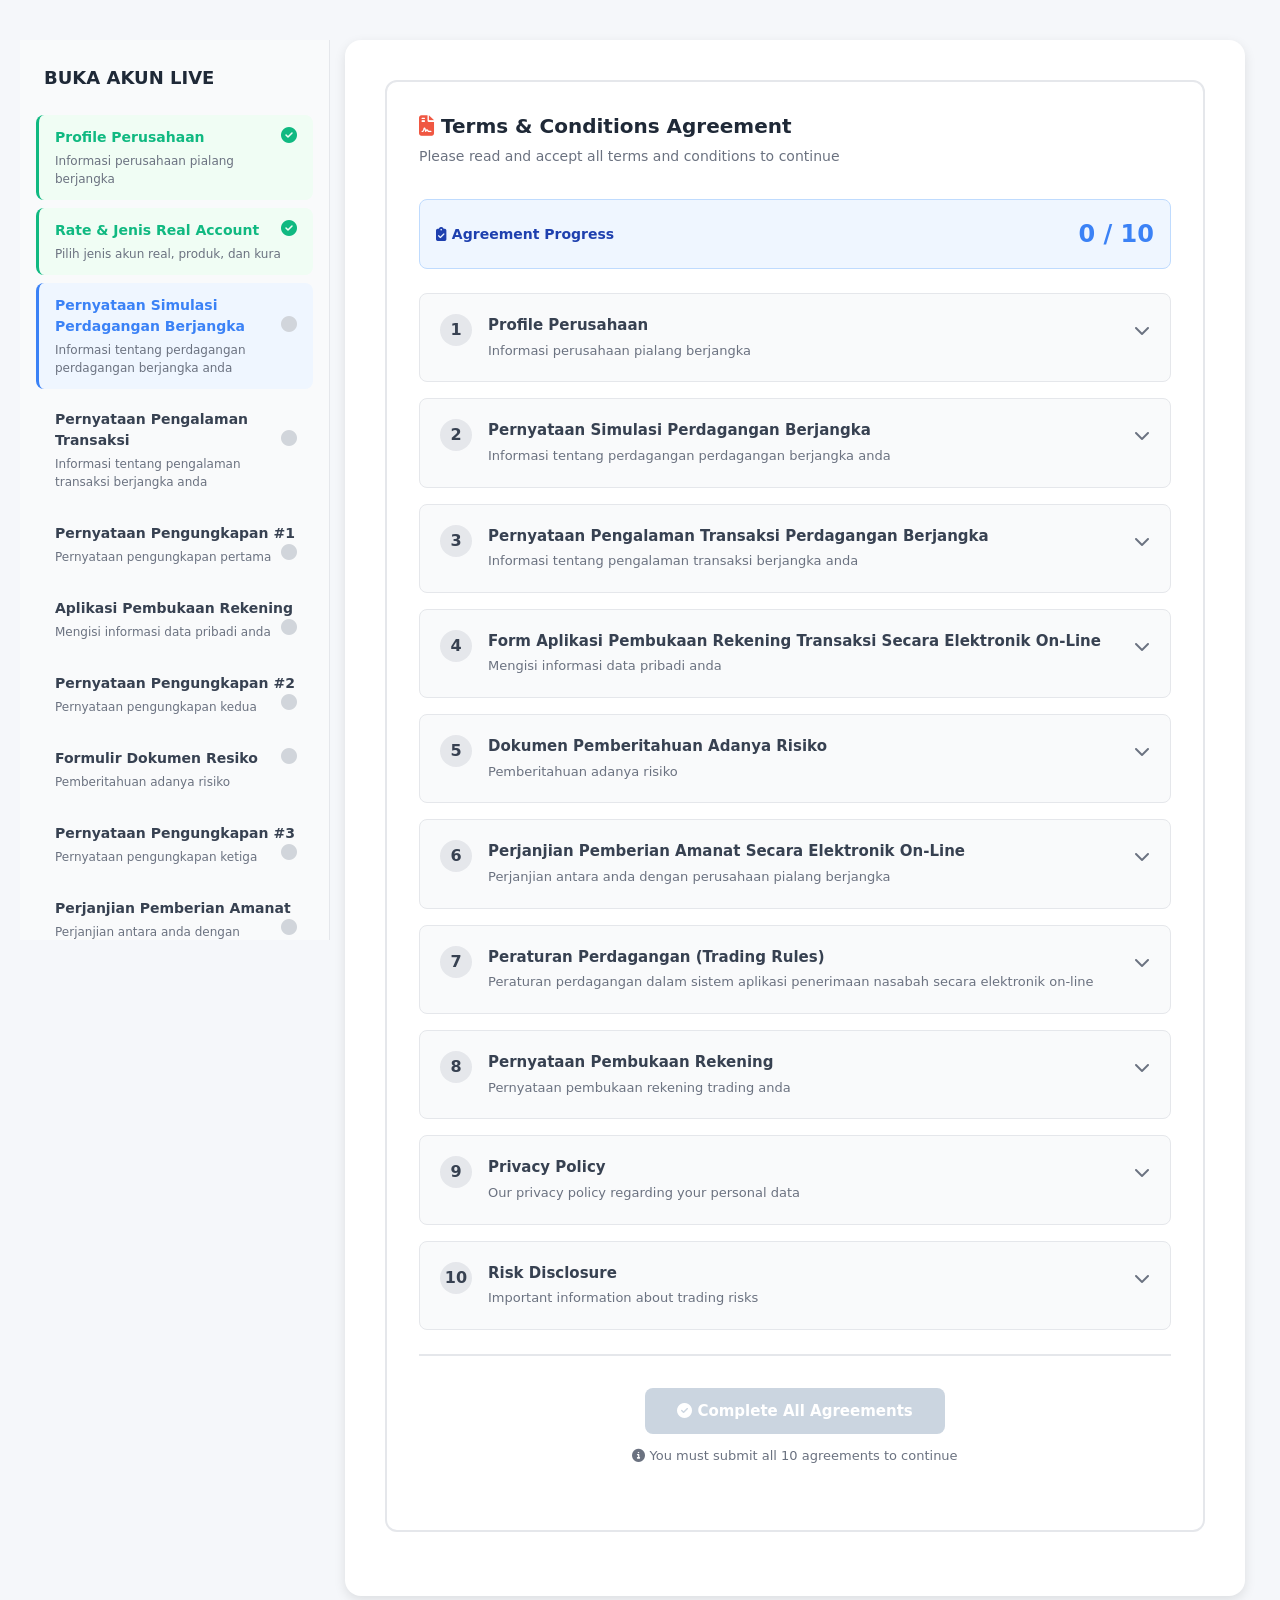
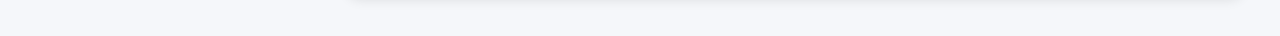
==== agreement-individual.html @ b3ef733a "feat: Add Enable/Disable toggle for regulations and cleanup - Add Status column with toggle button i" ====
<!DOCTYPE html>
<html lang="en">
<head>
    <meta charset="UTF-8">
    <meta name="viewport" content="width=device-width, initial-scale=1.0">
    <title>Terms & Conditions Agreement</title>

    <!-- Bootstrap CSS -->
    <link href="https://cdn.jsdelivr.net/npm/bootstrap@5.3.0/dist/css/bootstrap.min.css" rel="stylesheet">
    <link rel="stylesheet" href="https://cdnjs.cloudflare.com/ajax/libs/font-awesome/6.4.0/css/all.min.css">
    <link rel="stylesheet" href="assets/css/onboarding-flow.css">

    <style>
        body {
            background: white;
            min-height: 100vh;
        }

        body.standalone {
            background: #F5F7FA;
            padding: 40px 20px;
        }

        .agreement-container {
            max-width: 100%;
            margin: 0 auto;
        }

        body.standalone .agreement-container {
            max-width: 900px;
            background: white;
            border-radius: 16px;
            padding: 40px;
            box-shadow: 0 4px 12px rgba(0, 0, 0, 0.1);
        }

        .sidebar {
            background: #F9FAFB;
            border-right: 1px solid #E5E7EB;
            padding: 24px 16px;
            height: 100vh;
            position: sticky;
            top: 0;
            overflow-y: auto;
        }

        .sidebar-title {
            font-size: 18px;
            font-weight: 700;
            color: #1F2937;
            margin-bottom: 24px;
            padding-left: 8px;
        }

        .sidebar-item {
            padding: 12px 16px;
            border-radius: 8px;
            margin-bottom: 8px;
            cursor: pointer;
            transition: all 0.2s;
            border-left: 3px solid transparent;
        }

        .sidebar-item:hover {
            background: #EFF6FF;
        }

        .sidebar-item.active {
            background: #EFF6FF;
            border-left-color: #3B82F6;
        }

        .sidebar-item.completed {
            background: #F0FDF4;
            border-left-color: #10B981;
        }

        .sidebar-item-title {
            font-size: 14px;
            font-weight: 600;
            color: #374151;
            margin-bottom: 4px;
        }

        .sidebar-item.active .sidebar-item-title {
            color: #3B82F6;
        }

        .sidebar-item.completed .sidebar-item-title {
            color: #10B981;
        }

        .sidebar-item-desc {
            font-size: 12px;
            color: #6B7280;
        }

        .sidebar-item-icon {
            float: right;
            color: #D1D5DB;
            font-size: 16px;
        }

        .sidebar-item.completed .sidebar-item-icon {
            color: #10B981;
        }

        .agreement-form-card {
            background: white;
            border: 2px solid #E5E7EB;
            border-radius: 12px;
            padding: 32px;
            margin-bottom: 24px;
        }

        .agreement-form-title {
            font-size: 20px;
            font-weight: 700;
            color: #1F2937;
            margin-bottom: 8px;
        }

        .agreement-form-subtitle {
            font-size: 14px;
            color: #6B7280;
            margin-bottom: 32px;
        }

        .agreement-item {
            background: #F9FAFB;
            border: 1px solid #E5E7EB;
            border-radius: 8px;
            padding: 20px;
            margin-bottom: 16px;
            transition: all 0.3s;
        }

        .agreement-item.expanded {
            background: white;
            border-color: #3B82F6;
            box-shadow: 0 4px 12px rgba(59, 130, 246, 0.1);
        }

        .agreement-item.submitted {
            background: #F0FDF4;
            border-color: #10B981;
        }

        .agreement-header {
            display: flex;
            align-items: start;
            gap: 16px;
            cursor: pointer;
        }

        .agreement-number {
            width: 32px;
            height: 32px;
            background: #E5E7EB;
            border-radius: 50%;
            display: flex;
            align-items: center;
            justify-content: center;
            font-weight: 700;
            color: #374151;
            flex-shrink: 0;
        }

        .agreement-item.submitted .agreement-number {
            background: #10B981;
            color: white;
        }

        .agreement-content {
            flex: 1;
        }

        .agreement-label {
            font-size: 15px;
            font-weight: 600;
            color: #374151;
            margin-bottom: 4px;
        }

        .agreement-text {
            font-size: 13px;
            color: #6B7280;
            line-height: 1.6;
        }

        .agreement-expand-icon {
            font-size: 16px;
            color: #6B7280;
            transition: transform 0.3s;
            flex-shrink: 0;
            margin-top: 8px;
        }

        .agreement-item.expanded .agreement-expand-icon {
            transform: rotate(180deg);
        }

        .agreement-details {
            display: none;
            margin-top: 16px;
            padding-top: 16px;
            border-top: 2px solid #E5E7EB;
        }

        .agreement-item.expanded .agreement-details {
            display: block;
        }

        .agreement-full-text {
            font-size: 13px;
            color: #374151;
            line-height: 1.8;
            margin-bottom: 20px;
            padding: 16px;
            background: #F9FAFB;
            border-radius: 8px;
            max-height: 300px;
            overflow-y: auto;
        }

        .agreement-actions {
            display: flex;
            gap: 12px;
            align-items: center;
        }

        .btn-submit-single {
            background: linear-gradient(135deg, #3B82F6 0%, #2563EB 100%);
            color: white;
            padding: 10px 24px;
            border-radius: 8px;
            font-weight: 600;
            font-size: 14px;
            border: none;
            cursor: pointer;
            transition: all 0.3s;
            display: inline-flex;
            align-items: center;
            gap: 8px;
        }

        .btn-submit-single:hover {
            transform: translateY(-2px);
            box-shadow: 0 4px 12px rgba(59, 130, 246, 0.3);
        }

        .btn-download-single {
            background: linear-gradient(135deg, #F05742 0%, #D94632 100%);
            color: white;
            padding: 10px 24px;
            border-radius: 8px;
            font-weight: 600;
            font-size: 14px;
            border: none;
            cursor: pointer;
            transition: all 0.3s;
            display: none;
            align-items: center;
            gap: 8px;
        }

        .agreement-item.submitted .btn-submit-single {
            display: none;
        }

        .agreement-item.submitted .btn-download-single {
            display: inline-flex;
        }

        .btn-download-single:hover {
            transform: translateY(-2px);
            box-shadow: 0 6px 20px rgba(240, 87, 66, 0.4);
        }

        .submitted-badge {
            display: none;
            background: #10B981;
            color: white;
            padding: 4px 12px;
            border-radius: 12px;
            font-size: 12px;
            font-weight: 600;
            align-items: center;
            gap: 6px;
        }

        .agreement-item.submitted .submitted-badge {
            display: inline-flex;
        }

        .submit-section {
            text-align: center;
            padding: 32px 0;
            border-top: 2px solid #E5E7EB;
            margin-top: 24px;
        }

        .progress-summary {
            background: #EFF6FF;
            border: 1px solid #BFDBFE;
            border-radius: 8px;
            padding: 16px;
            margin-bottom: 24px;
            display: flex;
            align-items: center;
            justify-content: space-between;
        }

        .progress-text {
            font-size: 14px;
            font-weight: 600;
            color: #1E40AF;
        }

        .progress-count {
            font-size: 24px;
            font-weight: 700;
            color: #3B82F6;
        }

        .success-state {
            text-align: center;
            padding: 60px 20px;
        }

        .success-icon {
            width: 80px;
            height: 80px;
            background: #10B981;
            border-radius: 50%;
            display: flex;
            align-items: center;
            justify-content: center;
            margin: 0 auto 24px;
            font-size: 40px;
            color: white;
        }

        .download-pdf-btn {
            background: linear-gradient(135deg, #F05742 0%, #D94632 100%);
            color: white;
            padding: 16px 32px;
            border-radius: 12px;
            font-weight: 600;
            font-size: 16px;
            border: none;
            cursor: pointer;
            transition: all 0.3s;
            display: inline-flex;
            align-items: center;
            gap: 12px;
            box-shadow: 0 4px 12px rgba(240, 87, 66, 0.3);
        }

        .download-pdf-btn:hover {
            transform: translateY(-2px);
            box-shadow: 0 6px 20px rgba(240, 87, 66, 0.4);
        }

        .pdf-icon {
            font-size: 24px;
        }

        @media (max-width: 768px) {
            .sidebar {
                display: none;
            }
        }
    </style>
</head>
<body>
    <div class="container-fluid">
        <div class="row">
            <!-- Sidebar (only in standalone mode) -->
            <div class="col-md-3 sidebar" id="agreementSidebar" style="display: none;">
                <div class="sidebar-title">BUKA AKUN LIVE</div>
                <div id="sidebarItems">
                    <!-- Will be populated by JavaScript -->
                </div>
            </div>

            <!-- Main Content -->
            <div class="col-md-9" id="agreementMainContent">
                <div class="agreement-container">
                    <!-- Form State -->
                    <div id="formState">
                        <div class="agreement-form-card">
                            <h1 class="agreement-form-title">
                                <i class="fas fa-file-contract" style="color: var(--vantage-primary);"></i>
                                Terms & Conditions Agreement
                            </h1>
                            <p class="agreement-form-subtitle">
                                Please read and accept all terms and conditions to continue
                            </p>

                            <!-- Progress Summary -->
                            <div class="progress-summary">
                                <div class="progress-text">
                                    <i class="fas fa-clipboard-check"></i> Agreement Progress
                                </div>
                                <div class="progress-count">
                                    <span id="submittedCount">0</span> / <span id="totalCount">10</span>
                                </div>
                            </div>

                            <form id="agreementForm">
                                <!-- Agreement Items will be populated here -->
                                <div id="agreementItems"></div>

                                <div class="submit-section">
                                    <button type="submit" class="btn-onboarding-primary" id="btnSubmitAgreement" disabled>
                                        <i class="fas fa-check-circle"></i> Complete All Agreements
                                    </button>
                                    <div style="margin-top: 12px; font-size: 13px; color: #6B7280;">
                                        <i class="fas fa-info-circle"></i>
                                        You must submit all 10 agreements to continue
                                    </div>
                                </div>
                            </form>
                        </div>
                    </div>

                    <!-- Success State (hidden initially) -->
                    <div id="successState" style="display: none;">
                        <div class="success-state">
                            <div class="success-icon">
                                <i class="fas fa-check"></i>
                            </div>
                            <h2 style="font-size: 24px; font-weight: 700; color: #1F2937; margin-bottom: 12px;">
                                Agreement Submitted Successfully!
                            </h2>
                            <p style="font-size: 15px; color: #6B7280; margin-bottom: 32px;">
                                Thank you for accepting our terms and conditions.
                            </p>

                            <button class="download-pdf-btn" onclick="downloadPDF()">
                                <i class="fas fa-file-pdf pdf-icon"></i>
                                <span>Download PDF Copy</span>
                            </button>

                            <div style="margin-top: 24px; font-size: 13px; color: #6B7280;">
                                <i class="fas fa-info-circle"></i>
                                A copy has been sent to your email
                            </div>
                        </div>
                    </div>
                </div>
            </div>
        </div>
    </div>

    <!-- jQuery -->
    <script src="https://code.jquery.com/jquery-3.7.0.min.js"></script>

    <script>
        $(document).ready(function() {
            // Get parameters from URL
            const urlParams = new URLSearchParams(window.location.search);
            const sessionToken = urlParams.get('session');
            const isEmbedded = urlParams.get('embedded') === 'true';

            console.log('Agreement page loaded');
            console.log('Embedded mode:', isEmbedded);

            // Apply styling based on mode
            if (!isEmbedded) {
                $('body').addClass('standalone');
                $('#agreementSidebar').show();
                populateSidebar();
            }

            // Load agreement items (10 terms)
            loadAgreementItems();

            // Handle form submission
            $('#agreementForm').on('submit', function(e) {
                e.preventDefault();
                submitAgreement();
            });
        });

        function loadAgreementItems() {
            const agreements = [
                {
                    id: 1,
                    title: 'Profile Perusahaan',
                    text: 'Informasi perusahaan pialang berjangka',
                    fullText: `
                        <h4>Company Profile - Vantage International Group Limited</h4>
                        <p>Vantage International Group Limited adalah perusahaan pialang berjangka yang terdaftar dan diatur oleh otoritas keuangan internasional. Kami menyediakan layanan perdagangan untuk berbagai instrumen keuangan termasuk forex, komoditas, indeks, dan saham.</p>
                        <h5>Regulasi dan Lisensi:</h5>
                        <ul>
                            <li>Lisensi ASIC (Australia): 428901</li>
                            <li>Lisensi FCA (UK): 579514</li>
                            <li>Lisensi CIMA (Cayman Islands): 1383491</li>
                        </ul>
                        <h5>Informasi Perusahaan:</h5>
                        <p><strong>Nama:</strong> Vantage International Group Limited</p>
                        <p><strong>Alamat:</strong> 1st Floor, First St. Vincent Bank Ltd Building, James Street, Kingstown, St. Vincent and the Grenadines</p>
                        <p><strong>Email:</strong> support@vantagemarkets.com</p>
                        <p><strong>Telepon:</strong> +1-784-456-7890</p>
                        <p>Dengan pengalaman lebih dari 15 tahun di industri keuangan, kami berkomitmen untuk memberikan layanan terbaik kepada klien kami di seluruh dunia.</p>
                    `
                },
                {
                    id: 2,
                    title: 'Pernyataan Simulasi Perdagangan Berjangka',
                    text: 'Informasi tentang perdagangan perdagangan berjangka anda',
                    fullText: `
                        <h4>Trading Simulation Statement</h4>
                        <p>Pernyataan ini menjelaskan bahwa perdagangan berjangka melibatkan risiko tinggi dan tidak cocok untuk semua investor. Anda harus mempertimbangkan dengan hati-hati apakah perdagangan cocok untuk Anda berdasarkan pengalaman, tujuan, sumber daya keuangan, dan keadaan lain yang relevan.</p>
                        <h5>Risiko Utama:</h5>
                        <ul>
                            <li>Kerugian dapat melebihi investasi awal Anda</li>
                            <li>Volatilitas pasar dapat menyebabkan pergerakan harga yang cepat</li>
                            <li>Leverage dapat memperbesar keuntungan dan kerugian</li>
                            <li>Kondisi pasar yang tidak normal dapat meningkatkan risiko</li>
                        </ul>
                        <p>Dengan menandatangani dokumen ini, Anda mengakui bahwa Anda telah membaca, memahami, dan menerima semua risiko yang terkait dengan perdagangan berjangka.</p>
                    `
                },
                {
                    id: 3,
                    title: 'Pernyataan Pengalaman Transaksi Perdagangan Berjangka',
                    text: 'Informasi tentang pengalaman transaksi berjangka anda',
                    fullText: `
                        <h4>Trading Experience Declaration</h4>
                        <p>Dokumen ini mengumpulkan informasi tentang pengalaman perdagangan Anda untuk membantu kami memahami tingkat pengetahuan dan pengalaman Anda dalam perdagangan instrumen keuangan.</p>
                        <h5>Informasi yang Diperlukan:</h5>
                        <ul>
                            <li>Berapa lama Anda telah berdagang di pasar keuangan?</li>
                            <li>Instrumen apa yang pernah Anda perdagangkan? (Forex, Saham, Komoditas, dll.)</li>
                            <li>Berapa frekuensi perdagangan Anda?</li>
                            <li>Apakah Anda memahami konsep leverage dan margin?</li>
                            <li>Apakah Anda pernah mengalami kerugian signifikan dalam perdagangan?</li>
                        </ul>
                        <p>Informasi ini akan membantu kami memberikan layanan dan dukungan yang sesuai dengan kebutuhan Anda. Semua informasi akan dijaga kerahasiaannya sesuai dengan kebijakan privasi kami.</p>
                    `
                },
                {
                    id: 4,
                    title: 'Form Aplikasi Pembukaan Rekening Transaksi Secara Elektronik On-Line',
                    text: 'Mengisi informasi data pribadi anda',
                    fullText: `
                        <h4>Online Electronic Trading Account Opening Application Form</h4>
                        <p>Formulir ini digunakan untuk membuka rekening perdagangan elektronik secara online. Mohon isi semua informasi dengan lengkap dan akurat.</p>
                        <h5>Informasi yang Diperlukan:</h5>
                        <ul>
                            <li>Informasi Pribadi: Nama lengkap, tanggal lahir, nomor identitas</li>
                            <li>Informasi Kontak: Alamat, nomor telepon, email</li>
                            <li>Informasi Keuangan: Sumber pendapatan, penghasilan tahunan</li>
                            <li>Informasi Perdagangan: Pengalaman perdagangan, tujuan investasi</li>
                            <li>Dokumen Pendukung: KTP, bukti alamat, dll.</li>
                        </ul>
                        <p>Dengan mengisi formulir ini, Anda menyatakan bahwa semua informasi yang diberikan adalah benar dan akurat. Informasi palsu dapat mengakibatkan penolakan aplikasi atau penutupan akun.</p>
                        <p><strong>Catatan:</strong> Kami akan memverifikasi identitas Anda sesuai dengan peraturan Anti-Money Laundering (AML) dan Know Your Customer (KYC).</p>
                    `
                },
                {
                    id: 5,
                    title: 'Dokumen Pemberitahuan Adanya Risiko',
                    text: 'Pemberitahuan adanya risiko',
                    fullText: `
                        <h4>Risk Disclosure Document</h4>
                        <p><strong>PERINGATAN PENTING:</strong> Perdagangan produk derivatif seperti CFD, Forex, dan instrumen keuangan lainnya melibatkan risiko tinggi dan tidak cocok untuk semua investor.</p>
                        <h5>Risiko yang Perlu Anda Ketahui:</h5>
                        <ol>
                            <li><strong>Risiko Leverage:</strong> Produk dengan leverage memungkinkan Anda untuk mengontrol posisi yang lebih besar dengan modal yang lebih kecil. Namun, ini juga berarti kerugian Anda dapat melebihi deposit awal Anda.</li>
                            <li><strong>Risiko Volatilitas Pasar:</strong> Harga dapat bergerak dengan cepat dan tidak terduga, terutama selama peristiwa ekonomi atau politik penting.</li>
                            <li><strong>Risiko Likuiditas:</strong> Dalam kondisi pasar tertentu, mungkin sulit untuk menutup posisi pada harga yang diinginkan.</li>
                            <li><strong>Risiko Slippage:</strong> Harga eksekusi aktual mungkin berbeda dari harga yang Anda harapkan.</li>
                            <li><strong>Risiko Gap:</strong> Pasar dapat membuka dengan harga yang jauh berbeda dari harga penutupan sebelumnya.</li>
                        </ol>
                        <p>Anda harus mempertimbangkan dengan hati-hati apakah perdagangan cocok untuk Anda berdasarkan keadaan keuangan dan toleransi risiko Anda. Jangan pernah menginvestasikan uang yang Anda tidak mampu kehilangan.</p>
                    `
                },
                {
                    id: 6,
                    title: 'Perjanjian Pemberian Amanat Secara Elektronik On-Line',
                    text: 'Perjanjian antara anda dengan perusahaan pialang berjangka',
                    fullText: `
                        <h4>Online Electronic Trading Agreement</h4>
                        <p>Perjanjian ini mengatur hubungan antara Anda (Klien) dan Vantage International Group Limited (Broker) dalam pelaksanaan perdagangan elektronik online.</p>
                        <h5>Ketentuan Utama:</h5>
                        <ol>
                            <li><strong>Pemberian Amanat:</strong> Klien memberi kuasa kepada Broker untuk melaksanakan order perdagangan atas nama Klien melalui platform elektronik.</li>
                            <li><strong>Eksekusi Order:</strong> Broker akan berusaha untuk mengeksekusi order sesuai dengan instruksi Klien, namun tidak menjamin harga eksekusi tertentu.</li>
                            <li><strong>Margin dan Leverage:</strong> Klien wajib menjaga margin yang cukup dalam akun. Broker berhak untuk menutup posisi jika margin tidak mencukupi.</li>
                            <li><strong>Platform Trading:</strong> Klien bertanggung jawab untuk menjaga keamanan login dan password. Semua transaksi yang dilakukan melalui akun Klien dianggap sah.</li>
                            <li><strong>Biaya dan Komisi:</strong> Klien setuju untuk membayar semua biaya, spread, dan komisi yang berlaku.</li>
                            <li><strong>Konflik Kepentingan:</strong> Broker dapat bertindak sebagai counterparty dalam transaksi Klien.</li>
                        </ol>
                        <p>Dengan menyetujui perjanjian ini, Anda mengakui bahwa Anda telah membaca, memahami, dan menerima semua ketentuan yang tercantum di dalamnya.</p>
                    `
                },
                {
                    id: 7,
                    title: 'Peraturan Perdagangan (Trading Rules)',
                    text: 'Peraturan perdagangan dalam sistem aplikasi penerimaan nasabah secara elektronik on-line',
                    fullText: `
                        <h4>Trading Rules</h4>
                        <p>Peraturan ini mengatur pelaksanaan perdagangan melalui platform elektronik online kami.</p>
                        <h5>Aturan Pelaksanaan Perdagangan:</h5>
                        <ol>
                            <li><strong>Jam Perdagangan:</strong> Forex 24/5 (Senin - Jumat), Komoditas dan Indeks sesuai jam bursa.</li>
                            <li><strong>Ukuran Lot:</strong> Minimum 0.01 lot (micro lot), maksimum sesuai batas akun.</li>
                            <li><strong>Leverage Maksimum:</strong> Hingga 1:500 untuk forex, bervariasi untuk instrumen lainnya.</li>
                            <li><strong>Stop Out Level:</strong> 50% - posisi akan ditutup otomatis jika margin level mencapai 50%.</li>
                            <li><strong>Margin Call:</strong> Peringatan akan dikirim saat margin level mencapai 100%.</li>
                            <li><strong>Slippage:</strong> Dapat terjadi selama volatilitas tinggi atau gap pasar.</li>
                            <li><strong>Pending Orders:</strong> Harus ditempatkan minimal 5 pips dari harga pasar saat ini.</li>
                            <li><strong>Hedging:</strong> Diperbolehkan - Anda dapat membuka posisi berlawanan untuk instrumen yang sama.</li>
                            <li><strong>Scalping:</strong> Diperbolehkan tanpa batasan.</li>
                            <li><strong>EA/Expert Advisor:</strong> Diperbolehkan, namun pastikan strategi Anda tidak melanggar aturan trading kami.</li>
                        </ol>
                        <h5>Larangan:</h5>
                        <ul>
                            <li>Arbitrase latensi atau eksploitasi kesalahan harga</li>
                            <li>Penggunaan strategi yang memanfaatkan kelemahan sistem</li>
                            <li>Trading yang dianggap abusive atau manipulatif</li>
                        </ul>
                        <p>Pelanggaran terhadap aturan ini dapat mengakibatkan pembatalan profit, penutupan akun, atau tindakan hukum.</p>
                    `
                },
                {
                    id: 8,
                    title: 'Pernyataan Pembukaan Rekening',
                    text: 'Pernyataan pembukaan rekening trading anda',
                    fullText: `
                        <h4>Account Opening Statement</h4>
                        <p>Dengan ini saya menyatakan bahwa:</p>
                        <ol>
                            <li>Saya telah berusia minimal 18 tahun dan memiliki kapasitas hukum penuh untuk masuk ke dalam perjanjian ini.</li>
                            <li>Semua informasi yang saya berikan dalam aplikasi pembukaan rekening adalah benar, akurat, dan lengkap.</li>
                            <li>Saya akan segera memberi tahu Broker tentang setiap perubahan pada informasi yang telah saya berikan.</li>
                            <li>Dana yang saya depositkan adalah milik saya sendiri dan bukan hasil dari kegiatan ilegal.</li>
                            <li>Saya memahami risiko yang terlibat dalam perdagangan produk leverage dan bersedia menanggung risiko tersebut.</li>
                            <li>Saya telah membaca dan memahami semua dokumen yang terkait dengan pembukaan akun ini, termasuk:
                                <ul>
                                    <li>Perjanjian Klien</li>
                                    <li>Pemberitahuan Risiko</li>
                                    <li>Peraturan Perdagangan</li>
                                    <li>Kebijakan Privasi</li>
                                    <li>Kebijakan AML/KYC</li>
                                </ul>
                            </li>
                            <li>Saya setuju untuk terikat oleh semua ketentuan dan kondisi yang ditetapkan dalam dokumen-dokumen tersebut.</li>
                            <li>Saya memahami bahwa Broker berhak untuk menolak aplikasi saya atau menutup akun saya tanpa memberikan alasan.</li>
                            <li>Saya setuju bahwa semua komunikasi dengan Broker dapat dilakukan secara elektronik.</li>
                        </ol>
                        <p><strong>Konfirmasi:</strong> Dengan mengklik "Submit", saya menyatakan bahwa saya telah membaca, memahami, dan setuju dengan pernyataan di atas.</p>
                    `
                },
                {
                    id: 9,
                    title: 'Privacy Policy',
                    text: 'Our privacy policy regarding your personal data',
                    fullText: `
                        <h4>Privacy Policy</h4>
                        <p>Vantage International Group Limited ("kami", "kita", "Vantage") berkomitmen untuk melindungi privasi Anda. Kebijakan Privasi ini menjelaskan bagaimana kami mengumpulkan, menggunakan, dan melindungi informasi pribadi Anda.</p>
                        <h5>1. Informasi yang Kami Kumpulkan:</h5>
                        <ul>
                            <li><strong>Informasi Identitas:</strong> Nama, tanggal lahir, nomor identitas</li>
                            <li><strong>Informasi Kontak:</strong> Alamat, email, nomor telepon</li>
                            <li><strong>Informasi Keuangan:</strong> Rekening bank, kartu kredit, sumber pendapatan</li>
                            <li><strong>Informasi Perdagangan:</strong> Riwayat transaksi, posisi terbuka</li>
                            <li><strong>Informasi Teknis:</strong> IP address, device information, cookies</li>
                        </ul>
                        <h5>2. Bagaimana Kami Menggunakan Informasi Anda:</h5>
                        <ul>
                            <li>Memproses aplikasi pembukaan akun</li>
                            <li>Melaksanakan transaksi perdagangan</li>
                            <li>Mematuhi kewajiban hukum dan regulasi (KYC, AML)</li>
                            <li>Meningkatkan layanan kami</li>
                            <li>Mengirim komunikasi pemasaran (dengan persetujuan Anda)</li>
                            <li>Mencegah penipuan dan kegiatan ilegal</li>
                        </ul>
                        <h5>3. Berbagi Informasi:</h5>
                        <p>Kami dapat membagikan informasi Anda dengan:</p>
                        <ul>
                            <li>Penyedia layanan pihak ketiga (payment processors, technology providers)</li>
                            <li>Regulator dan otoritas hukum (bila diwajibkan)</li>
                            <li>Perusahaan afiliasi dalam grup Vantage</li>
                        </ul>
                        <h5>4. Keamanan Data:</h5>
                        <p>Kami menggunakan langkah-langkah keamanan yang sesuai untuk melindungi informasi Anda, termasuk enkripsi, firewall, dan akses terbatas.</p>
                        <h5>5. Hak Anda:</h5>
                        <ul>
                            <li>Mengakses informasi pribadi Anda</li>
                            <li>Memperbaiki informasi yang tidak akurat</li>
                            <li>Meminta penghapusan data (dalam kondisi tertentu)</li>
                            <li>Menarik persetujuan untuk pemasaran</li>
                            <li>Mengajukan keluhan kepada otoritas perlindungan data</li>
                        </ul>
                        <p>Untuk pertanyaan tentang Kebijakan Privasi ini, silakan hubungi: privacy@vantagemarkets.com</p>
                    `
                },
                {
                    id: 10,
                    title: 'Risk Disclosure',
                    text: 'Important information about trading risks',
                    fullText: `
                        <h4>Risk Disclosure Statement</h4>
                        <p><strong>PERINGATAN RISIKO:</strong> Perdagangan produk dengan leverage seperti CFD dan Forex memiliki tingkat risiko yang tinggi dan dapat mengakibatkan kerugian yang melebihi investasi awal Anda. Produk-produk ini tidak cocok untuk semua investor.</p>
                        <h5>Risiko Spesifik:</h5>
                        <ol>
                            <li><strong>Risiko Pasar:</strong>
                                <ul>
                                    <li>Harga dapat bergerak berlawanan dengan posisi Anda</li>
                                    <li>Volatilitas pasar dapat menyebabkan pergerakan harga yang cepat dan signifikan</li>
                                    <li>Kondisi pasar yang tidak normal dapat meningkatkan risiko</li>
                                </ul>
                            </li>
                            <li><strong>Risiko Leverage:</strong>
                                <ul>
                                    <li>Leverage dapat memperbesar keuntungan dan kerugian</li>
                                    <li>Anda dapat kehilangan lebih dari deposit awal Anda</li>
                                    <li>Margin call dapat mengharuskan Anda untuk menambah dana</li>
                                </ul>
                            </li>
                            <li><strong>Risiko Likuiditas:</strong>
                                <ul>
                                    <li>Mungkin sulit untuk menutup posisi pada harga yang diinginkan</li>
                                    <li>Spread dapat melebar selama volatilitas tinggi</li>
                                    <li>Order mungkin tidak dapat dieksekusi</li>
                                </ul>
                            </li>
                            <li><strong>Risiko Teknologi:</strong>
                                <ul>
                                    <li>Platform trading dapat mengalami gangguan teknis</li>
                                    <li>Koneksi internet dapat terputus</li>
                                    <li>Kesalahan sistem dapat mempengaruhi perdagangan Anda</li>
                                </ul>
                            </li>
                            <li><strong>Risiko Counterparty:</strong>
                                <ul>
                                    <li>Broker bertindak sebagai counterparty dalam transaksi CFD</li>
                                    <li>Risiko default oleh broker atau pihak ketiga</li>
                                </ul>
                            </li>
                            <li><strong>Risiko Mata Uang:</strong>
                                <ul>
                                    <li>Nilai tukar dapat mempengaruhi nilai investasi Anda</li>
                                    <li>Profit/loss dapat dipengaruhi oleh fluktuasi mata uang</li>
                                </ul>
                            </li>
                        </ol>
                        <h5>Pertimbangan Penting:</h5>
                        <ul>
                            <li>Hanya investasikan uang yang Anda mampu kehilangan</li>
                            <li>Pahami sepenuhnya produk yang Anda perdagangkan</li>
                            <li>Gunakan manajemen risiko yang tepat (stop loss, position sizing)</li>
                            <li>Jangan pernah menginvestasikan dana pinjaman</li>
                            <li>Pertimbangkan untuk mencari saran keuangan independen</li>
                            <li>Mulai dengan akun demo untuk memahami cara kerja platform</li>
                        </ul>
                        <p><strong>Pengakuan:</strong> Dengan menerima Risk Disclosure ini, Anda mengakui bahwa Anda telah membaca, memahami, dan menerima semua risiko yang terlibat dalam perdagangan produk leverage. Anda bertanggung jawab penuh atas keputusan perdagangan Anda dan setiap kerugian yang mungkin timbul.</p>
                        <p><em>Jika Anda tidak memahami risiko yang terlibat, Anda harus mencari saran independen sebelum membuka akun perdagangan.</em></p>
                    `
                }
            ];

            const $container = $('#agreementItems');
            $container.empty();

            // Update total count
            $('#totalCount').text(agreements.length);

            agreements.forEach((agreement, index) => {
                const $item = $(`
                    <div class="agreement-item" data-agreement-id="${agreement.id}">
                        <div class="agreement-header" onclick="toggleAgreement(${agreement.id})">
                            <div class="agreement-number">${index + 1}</div>
                            <div class="agreement-content">
                                <div class="agreement-label">${agreement.title}</div>
                                <div class="agreement-text">${agreement.text}</div>
                            </div>
                            <i class="fas fa-chevron-down agreement-expand-icon"></i>
                        </div>
                        <div class="agreement-details">
                            <div class="agreement-full-text">${agreement.fullText}</div>
                            <div class="agreement-actions">
                                <button type="button" class="btn-submit-single" onclick="submitSingleAgreement(${agreement.id})">
                                    <i class="fas fa-check"></i> Submit Agreement
                                </button>
                                <button type="button" class="btn-download-single" onclick="downloadSinglePDF(${agreement.id})">
                                    <i class="fas fa-file-pdf"></i> Download PDF
                                </button>
                                <span class="submitted-badge">
                                    <i class="fas fa-check-circle"></i> Submitted
                                </span>
                            </div>
                        </div>
                    </div>
                `);

                $container.append($item);
            });
        }

        function toggleAgreement(agreementId) {
            const $item = $(`.agreement-item[data-agreement-id="${agreementId}"]`);
            $item.toggleClass('expanded');
        }

        function submitSingleAgreement(agreementId) {
            console.log('Submitting agreement:', agreementId);

            const $item = $(`.agreement-item[data-agreement-id="${agreementId}"]`);
            $item.addClass('submitted');

            // Update progress count
            const submittedCount = $('.agreement-item.submitted').length;
            $('#submittedCount').text(submittedCount);

            // Check if all agreements are submitted
            checkAllAgreements();

            // Show toast notification
            showToast(`Agreement ${agreementId} submitted successfully!`, 'success');
        }

        function downloadSinglePDF(agreementId) {
            console.log('Downloading PDF for agreement:', agreementId);

            // In real implementation, this would download the actual PDF
            showToast(`Downloading PDF for Agreement ${agreementId}...`, 'info');

            // Simulate PDF download
            setTimeout(() => {
                alert(`PDF for Agreement ${agreementId} has been downloaded!`);
            }, 500);
        }

        function checkAllAgreements() {
            const totalAgreements = $('.agreement-item').length;
            const submittedAgreements = $('.agreement-item.submitted').length;

            // Enable submit button only when all are submitted
            $('#btnSubmitAgreement').prop('disabled', submittedAgreements !== totalAgreements);
        }

        function showToast(message, type = 'info') {
            // Simple toast notification
            const bgColor = type === 'success' ? '#10B981' : type === 'error' ? '#EF4444' : '#3B82F6';
            const toast = $(`
                <div style="position: fixed; top: 20px; right: 20px; background: ${bgColor}; color: white; padding: 16px 24px; border-radius: 8px; box-shadow: 0 4px 12px rgba(0,0,0,0.15); z-index: 9999; font-size: 14px; font-weight: 600;">
                    ${message}
                </div>
            `);

            $('body').append(toast);

            setTimeout(() => {
                toast.fadeOut(300, function() {
                    $(this).remove();
                });
            }, 3000);
        }

        function submitAgreement() {
            console.log('Submitting all agreements...');

            // Collect all submitted agreement IDs
            const submittedAgreements = [];
            $('.agreement-item.submitted').each(function() {
                submittedAgreements.push($(this).data('agreement-id'));
            });

            console.log('All submitted agreements:', submittedAgreements);

            // Save to session
            const sessionData = JSON.parse(sessionStorage.getItem('onboarding_session') || '{}');
            if (!sessionData.userData) {
                sessionData.userData = {};
            }
            sessionData.userData.agreements = {
                acceptedAt: new Date().toISOString(),
                acceptedItems: submittedAgreements,
                totalItems: $('.agreement-item').length
            };
            sessionStorage.setItem('onboarding_session', JSON.stringify(sessionData));

            // Check if embedded
            const urlParams = new URLSearchParams(window.location.search);
            const isEmbedded = urlParams.get('embedded') === 'true';

            if (isEmbedded) {
                // Send message to parent window
                window.parent.postMessage({
                    type: 'agreementCompleted',
                    data: submittedAgreements
                }, '*');
            }

            // Show success state
            $('#formState').fadeOut(300, function() {
                $('#successState').fadeIn(300);
            });
        }

        function downloadPDF() {
            console.log('Downloading PDF...');

            // In real implementation, this would generate/download actual PDF
            // For now, show a message
            alert('PDF download started! A copy will be saved to your downloads folder.');

            // Simulate PDF generation
            // In real app: POST /api/agreements/generate-pdf
        }

        function populateSidebar() {
            const sidebarSteps = [
                { title: 'Profile Perusahaan', desc: 'Informasi perusahaan pialang berjangka', completed: true },
                { title: 'Rate & Jenis Real Account', desc: 'Pilih jenis akun real, produk, dan kura', completed: true },
                { title: 'Pernyataan Simulasi Perdagangan Berjangka', desc: 'Informasi tentang perdagangan perdagangan berjangka anda', completed: false, active: true },
                { title: 'Pernyataan Pengalaman Transaksi', desc: 'Informasi tentang pengalaman transaksi berjangka anda', completed: false },
                { title: 'Pernyataan Pengungkapan #1', desc: 'Pernyataan pengungkapan pertama', completed: false },
                { title: 'Aplikasi Pembukaan Rekening', desc: 'Mengisi informasi data pribadi anda', completed: false },
                { title: 'Pernyataan Pengungkapan #2', desc: 'Pernyataan pengungkapan kedua', completed: false },
                { title: 'Formulir Dokumen Resiko', desc: 'Pemberitahuan adanya risiko', completed: false },
                { title: 'Pernyataan Pengungkapan #3', desc: 'Pernyataan pengungkapan ketiga', completed: false },
                { title: 'Perjanjian Pemberian Amanat', desc: 'Perjanjian antara anda dengan perusahaan pialang berjangka', completed: false }
            ];

            const $container = $('#sidebarItems');
            $container.empty();

            sidebarSteps.forEach(step => {
                const classes = ['sidebar-item'];
                if (step.active) classes.push('active');
                if (step.completed) classes.push('completed');

                const icon = step.completed ? 'fa-check-circle' : 'fa-circle';

                const $item = $(`
                    <div class="${classes.join(' ')}">
                        <div class="sidebar-item-title">
                            ${step.title}
                            <i class="fas ${icon} sidebar-item-icon"></i>
                        </div>
                        <div class="sidebar-item-desc">${step.desc}</div>
                    </div>
                `);

                $container.append($item);
            });
        }
    </script>
</body>
</html>
---- assets/css/onboarding-flow.css ----
/* Onboarding Flow Client-Side Styles */

/* ===== Vantage Markets Color Variables ===== */
:root {
    --vantage-primary: #F05742;
    --vantage-primary-dark: #D94632;
    --vantage-primary-light: #FF6B52;
    --vantage-secondary: #1A3A52;
    --vantage-accent: #FDB515;
    --vantage-dark: #0F1419;
    --vantage-gray: #4A5568;
    --vantage-light-gray: #EDF2F7;
}

/* ===== Progress Stepper ===== */
.onboarding-stepper {
    display: flex;
    justify-content: space-between;
    align-items: center;
    margin: 40px 0;
    padding: 0 20px;
    position: relative;
}

.onboarding-stepper::before {
    content: '';
    position: absolute;
    top: 20px;
    left: 60px;
    right: 60px;
    height: 2px;
    background: #E8EAED;
    z-index: 0;
}

.stepper-step {
    display: flex;
    flex-direction: column;
    align-items: center;
    gap: 8px;
    position: relative;
    z-index: 1;
    flex: 1;
}

.stepper-circle {
    width: 40px;
    height: 40px;
    border-radius: 50%;
    background: #F5F7FA;
    border: 2px solid #E8EAED;
    display: flex;
    align-items: center;
    justify-content: center;
    font-weight: 600;
    font-size: 14px;
    color: #718096;
    transition: all 0.3s ease;
}

.stepper-step.active .stepper-circle {
    background: var(--vantage-primary);
    border-color: var(--vantage-primary);
    color: white;
    box-shadow: 0 0 0 4px rgba(240, 87, 66, 0.15);
}

.stepper-step.completed .stepper-circle {
    background: #10B981;
    border-color: #10B981;
    color: white;
}

.stepper-step.completed .stepper-circle::before {
    content: '✓';
    font-weight: bold;
}

.stepper-label {
    font-size: 12px;
    color: #718096;
    text-align: center;
    max-width: 100px;
    line-height: 1.3;
}

.stepper-step.active .stepper-label {
    color: var(--vantage-primary);
    font-weight: 600;
}

.stepper-step.completed .stepper-label {
    color: #10B981;
}

/* ===== Stage Container ===== */
.onboarding-stage-container {
    min-height: 500px;
    background: white;
    border-radius: 12px;
    padding: 40px;
    box-shadow: 0 1px 3px rgba(0, 0, 0, 0.05);
}

.stage-header {
    margin-bottom: 32px;
}

.stage-title {
    font-size: 28px;
    font-weight: 700;
    color: #2C3E50;
    margin-bottom: 8px;
}

.stage-subtitle {
    font-size: 15px;
    color: #718096;
    line-height: 1.6;
}

.stage-content {
    margin-bottom: 32px;
}

/* ===== Navigation Buttons ===== */
.onboarding-navigation {
    display: flex;
    justify-content: space-between;
    align-items: center;
    padding-top: 32px;
    border-top: 1px solid #E8EAED;
}

.btn-onboarding-primary {
    background: var(--vantage-primary);
    color: white;
    padding: 12px 32px;
    border-radius: 8px;
    font-weight: 600;
    font-size: 15px;
    border: none;
    cursor: pointer;
    transition: all 0.2s;
}

.btn-onboarding-primary:hover {
    background: var(--vantage-primary-dark);
    transform: translateY(-1px);
    box-shadow: 0 4px 12px rgba(240, 87, 66, 0.3);
}

.btn-onboarding-primary:disabled {
    background: #CBD5E0;
    cursor: not-allowed;
    transform: none;
    box-shadow: none;
}

.btn-onboarding-secondary {
    background: transparent;
    color: #718096;
    padding: 12px 24px;
    border-radius: 8px;
    font-weight: 500;
    font-size: 14px;
    border: 1px solid #E8EAED;
    cursor: pointer;
    transition: all 0.2s;
}

.btn-onboarding-secondary:hover {
    background: #F5F7FA;
    border-color: #CBD5E0;
}

.btn-skip {
    color: #718096;
    text-decoration: underline;
    cursor: pointer;
    font-size: 14px;
    padding: 12px 24px;
    background: none;
    border: none;
}

.btn-skip:hover {
    color: #2C3E50;
}

/* ===== Form Styles ===== */
.onboarding-form-group {
    margin-bottom: 24px;
}

.onboarding-form-label {
    display: block;
    font-size: 14px;
    font-weight: 600;
    color: #2C3E50;
    margin-bottom: 8px;
}

.onboarding-form-label .required {
    color: #F6465D;
    margin-left: 4px;
}

.onboarding-form-input {
    width: 100%;
    padding: 12px 16px;
    font-size: 15px;
    border: 2px solid #E8EAED;
    border-radius: 8px;
    transition: all 0.2s;
    color: #2C3E50;
}

.onboarding-form-input:focus {
    outline: none;
    border-color: var(--vantage-primary);
    box-shadow: 0 0 0 3px rgba(240, 87, 66, 0.1);
}

.onboarding-form-input:disabled {
    background: #F5F7FA;
    cursor: not-allowed;
}

.onboarding-form-hint {
    font-size: 13px;
    color: #718096;
    margin-top: 6px;
    display: flex;
    align-items: start;
    gap: 6px;
}

.onboarding-form-error {
    font-size: 13px;
    color: #F6465D;
    margin-top: 6px;
    display: flex;
    align-items: start;
    gap: 6px;
}

/* ===== OTP Input ===== */
.otp-input-container {
    display: flex;
    gap: 12px;
    justify-content: center;
    margin: 32px 0;
}

.otp-input-box {
    width: 56px;
    height: 64px;
    font-size: 24px;
    font-weight: 600;
    text-align: center;
    border: 2px solid #E8EAED;
    border-radius: 8px;
    transition: all 0.2s;
    color: #2C3E50;
}

.otp-input-box:focus {
    outline: none;
    border-color: var(--vantage-primary);
    box-shadow: 0 0 0 3px rgba(240, 87, 66, 0.1);
}

.otp-input-box.filled {
    border-color: var(--vantage-primary);
    background: rgba(240, 87, 66, 0.05);
}

/* ===== Modal Styles ===== */
.onboarding-modal-overlay {
    position: fixed;
    top: 0;
    left: 0;
    right: 0;
    bottom: 0;
    background: rgba(0, 0, 0, 0.5);
    display: flex;
    align-items: center;
    justify-content: center;
    z-index: 9999;
    padding: 20px;
}

.onboarding-modal-content {
    background: white;
    border-radius: 16px;
    padding: 32px;
    max-width: 500px;
    width: 100%;
    box-shadow: 0 20px 60px rgba(0, 0, 0, 0.3);
    position: relative;
    max-height: 90vh;
    overflow-y: auto;
}

.onboarding-modal-close {
    position: absolute;
    top: 20px;
    right: 20px;
    background: none;
    border: none;
    font-size: 24px;
    color: #718096;
    cursor: pointer;
    padding: 8px;
    line-height: 1;
    transition: color 0.2s;
}

.onboarding-modal-close:hover {
    color: #2C3E50;
}

.onboarding-modal-header {
    margin-bottom: 24px;
}

.onboarding-modal-title {
    font-size: 24px;
    font-weight: 700;
    color: #2C3E50;
    margin-bottom: 8px;
}

.onboarding-modal-subtitle {
    font-size: 14px;
    color: #718096;
}

.onboarding-modal-body {
    margin-bottom: 24px;
}

.onboarding-modal-footer {
    display: flex;
    gap: 12px;
    justify-content: flex-end;
}

/* ===== Card Styles ===== */
.onboarding-card {
    background: white;
    border: 2px solid #E8EAED;
    border-radius: 12px;
    padding: 24px;
    margin-bottom: 16px;
    transition: all 0.2s;
}

.onboarding-card:hover {
    border-color: #CBD5E0;
    box-shadow: 0 4px 12px rgba(0, 0, 0, 0.05);
}

.onboarding-card.selectable {
    cursor: pointer;
}

.onboarding-card.selected {
    border-color: var(--vantage-primary);
    background: rgba(240, 87, 66, 0.02);
}

.onboarding-card-title {
    font-size: 18px;
    font-weight: 600;
    color: #2C3E50;
    margin-bottom: 8px;
}

.onboarding-card-description {
    font-size: 14px;
    color: #718096;
    line-height: 1.5;
}

/* ===== Welcome Screen ===== */
.onboarding-welcome {
    text-align: center;
    padding: 60px 40px;
}

.onboarding-welcome-logo {
    width: 120px;
    height: 120px;
    margin: 0 auto 32px;
    background: linear-gradient(135deg, var(--vantage-primary) 0%, var(--vantage-primary-dark) 100%);
    border-radius: 24px;
    display: flex;
    align-items: center;
    justify-content: center;
    font-size: 56px;
    box-shadow: 0 10px 30px rgba(240, 87, 66, 0.3);
}

.onboarding-welcome-title {
    font-size: 36px;
    font-weight: 700;
    color: #2C3E50;
    margin-bottom: 16px;
}

.onboarding-welcome-subtitle {
    font-size: 18px;
    color: #718096;
    margin-bottom: 48px;
    line-height: 1.6;
}

/* ===== Progress Display ===== */
.kyc-progress-card {
    background: linear-gradient(135deg, #F5F7FA 0%, #E8EAED 100%);
    border-radius: 16px;
    padding: 32px;
    margin-bottom: 24px;
}

.kyc-level-badge {
    display: inline-block;
    background: var(--vantage-accent);
    color: var(--vantage-dark);
    padding: 8px 16px;
    border-radius: 20px;
    font-size: 14px;
    font-weight: 600;
    margin-bottom: 16px;
}

.kyc-limit-display {
    display: flex;
    justify-content: space-around;
    margin-top: 24px;
}

.kyc-limit-item {
    text-align: center;
}

.kyc-limit-label {
    font-size: 13px;
    color: #718096;
    margin-bottom: 8px;
}

.kyc-limit-value {
    font-size: 24px;
    font-weight: 700;
    color: var(--vantage-primary);
}

/* ===== Question Card ===== */
.question-card {
    background: white;
    border: 2px solid #E8EAED;
    border-radius: 12px;
    padding: 32px;
    margin-bottom: 24px;
}

.question-title {
    font-size: 18px;
    font-weight: 600;
    color: #2C3E50;
    margin-bottom: 24px;
}

.question-option {
    display: flex;
    align-items: start;
    gap: 12px;
    padding: 16px;
    border: 2px solid #E8EAED;
    border-radius: 8px;
    margin-bottom: 12px;
    cursor: pointer;
    transition: all 0.2s;
}

.question-option:hover {
    background: #F5F7FA;
    border-color: #CBD5E0;
}

.question-option.selected {
    border-color: var(--vantage-primary);
    background: rgba(240, 87, 66, 0.05);
}

.question-option input[type="radio"],
.question-option input[type="checkbox"] {
    margin-top: 2px;
    width: 20px;
    height: 20px;
    cursor: pointer;
}

.question-option-label {
    flex: 1;
    font-size: 15px;
    color: #2C3E50;
    line-height: 1.5;
    cursor: pointer;
}

.option-input-field {
    width: 100%;
    padding: 12px;
    border: 1px solid #E8EAED;
    border-radius: 6px;
    margin-top: 12px;
    font-size: 14px;
}

/* ===== Loading Spinner ===== */
.onboarding-loading {
    text-align: center;
    padding: 60px 20px;
}

.onboarding-spinner {
    width: 48px;
    height: 48px;
    border: 4px solid #E8EAED;
    border-top-color: var(--vantage-primary);
    border-radius: 50%;
    animation: spin 0.8s linear infinite;
    margin: 0 auto 16px;
}

@keyframes spin {
    to { transform: rotate(360deg); }
}

/* ===== Success Screen ===== */
.onboarding-success {
    text-align: center;
    padding: 60px 40px;
}

.success-icon {
    width: 100px;
    height: 100px;
    background: #10B981;
    border-radius: 50%;
    display: flex;
    align-items: center;
    justify-content: center;
    margin: 0 auto 32px;
    font-size: 48px;
    color: white;
    box-shadow: 0 10px 30px rgba(16, 185, 129, 0.3);
}

/* ===== Responsive ===== */
@media (max-width: 768px) {
    .onboarding-stepper {
        overflow-x: auto;
        padding: 0 10px;
    }

    .stepper-label {
        font-size: 10px;
        max-width: 60px;
    }

    .stepper-circle {
        width: 32px;
        height: 32px;
        font-size: 12px;
    }

    .onboarding-stage-container {
        padding: 24px 20px;
    }

    .stage-title {
        font-size: 22px;
    }

    .onboarding-navigation {
        flex-direction: column-reverse;
        gap: 12px;
    }

    .btn-onboarding-primary,
    .btn-onboarding-secondary {
        width: 100%;
    }

    .otp-input-box {
        width: 44px;
        height: 52px;
        font-size: 20px;
    }

    .onboarding-modal-content {
        padding: 24px;
    }
}
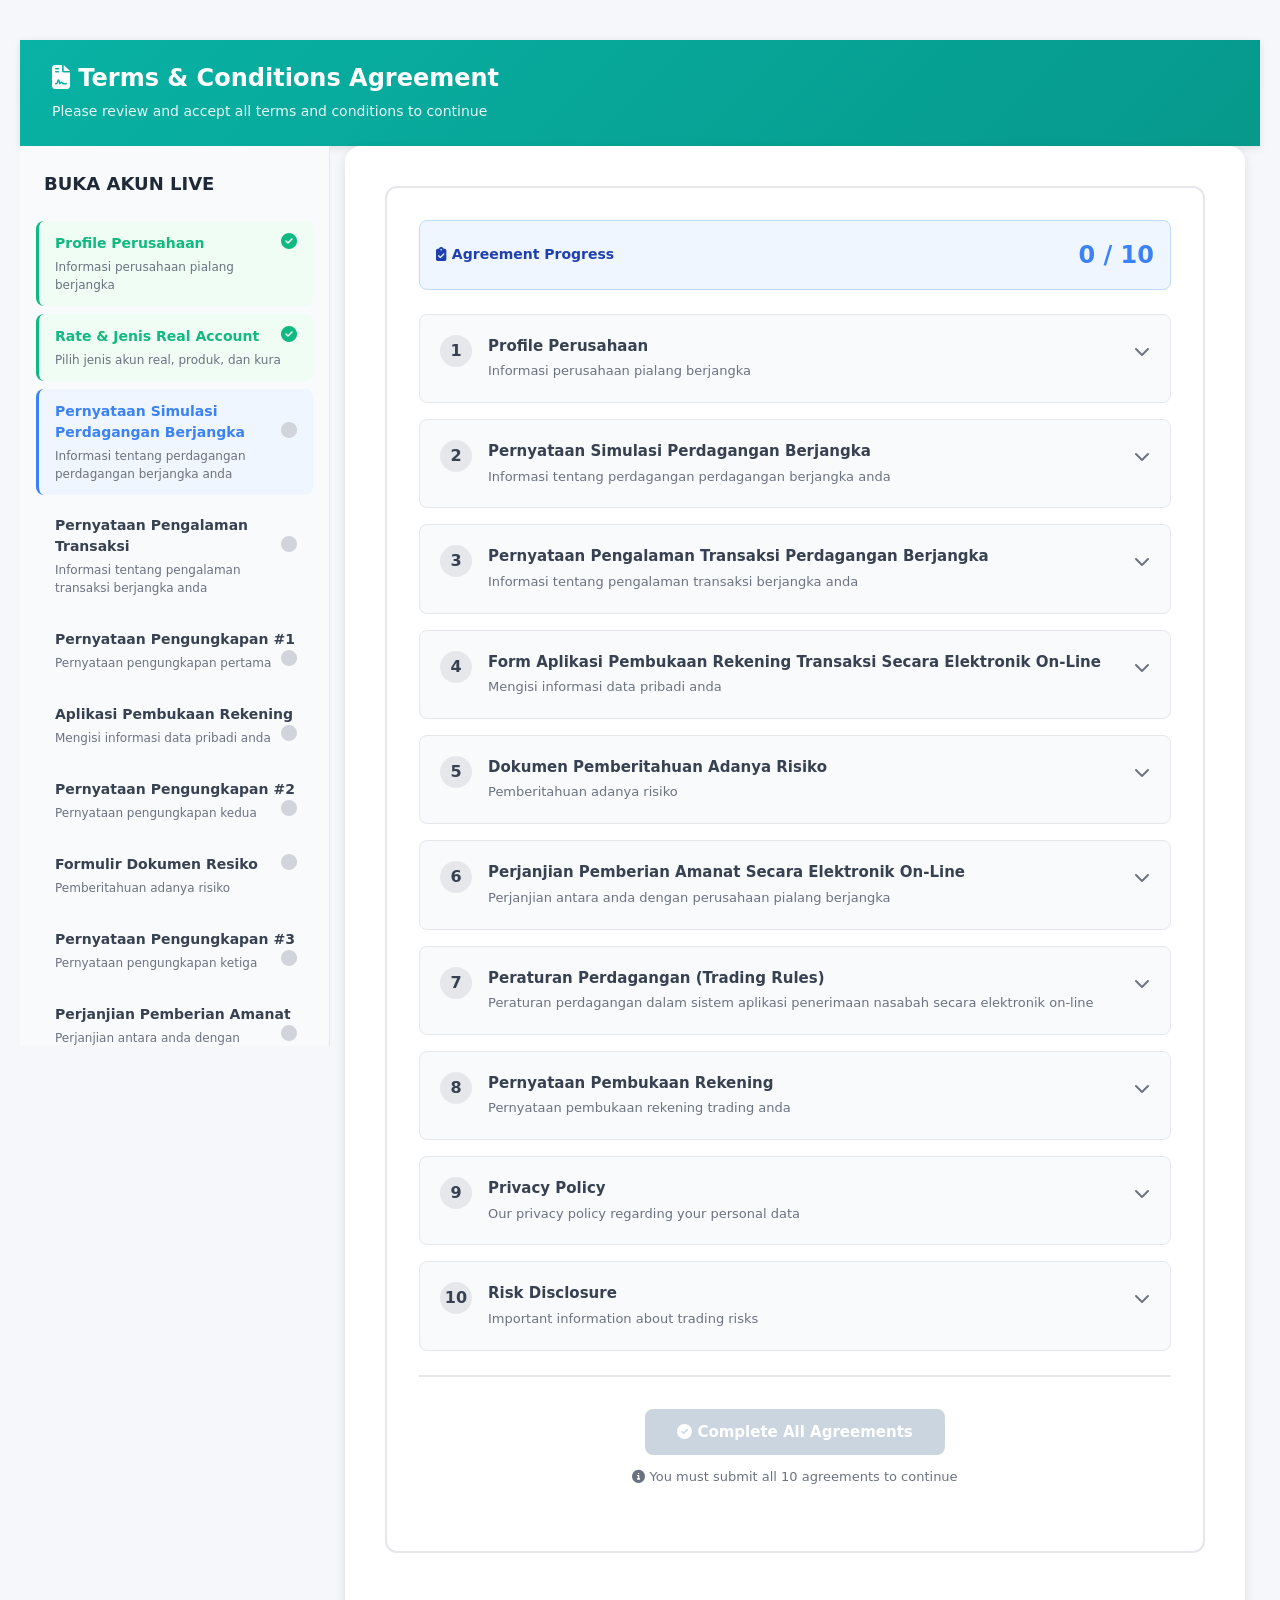
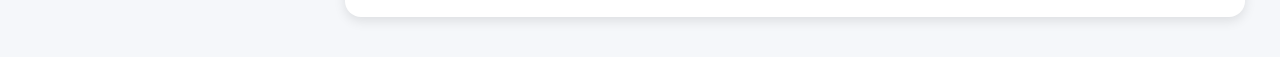
==== commit 560db14a: "Hide parent page titles when loading external individual pages and standardize header styles - Hide " ====
--- a/agreement-individual.html
+++ b/agreement-individual.html
@@ -19,6 +19,31 @@
         body.standalone {
             background: #F5F7FA;
             padding: 40px 20px;
+        }
+
+        /* Header */
+        .page-header {
+            background: linear-gradient(135deg, #08B2A4 0%, #06998C 100%);
+            color: white;
+            padding: 24px 0;
+            box-shadow: 0 2px 8px rgba(0,0,0,0.1);
+            margin-bottom: 0;
+        }
+
+        .page-header .container {
+            max-width: 1200px;
+        }
+
+        .page-header h1 {
+            font-size: 24px;
+            font-weight: 700;
+            margin: 0 0 8px 0;
+        }
+
+        .page-header p {
+            font-size: 14px;
+            opacity: 0.9;
+            margin: 0;
         }
 
         .agreement-container {
@@ -374,6 +399,14 @@
     </style>
 </head>
 <body>
+    <!-- Header -->
+    <div class="page-header">
+        <div class="container">
+            <h1><i class="fas fa-file-contract"></i> Terms & Conditions Agreement</h1>
+            <p>Please review and accept all terms and conditions to continue</p>
+        </div>
+    </div>
+
     <div class="container-fluid">
         <div class="row">
             <!-- Sidebar (only in standalone mode) -->
@@ -390,13 +423,6 @@
                     <!-- Form State -->
                     <div id="formState">
                         <div class="agreement-form-card">
-                            <h1 class="agreement-form-title">
-                                <i class="fas fa-file-contract" style="color: var(--vantage-primary);"></i>
-                                Terms & Conditions Agreement
-                            </h1>
-                            <p class="agreement-form-subtitle">
-                                Please read and accept all terms and conditions to continue
-                            </p>
 
                             <!-- Progress Summary -->
                             <div class="progress-summary">
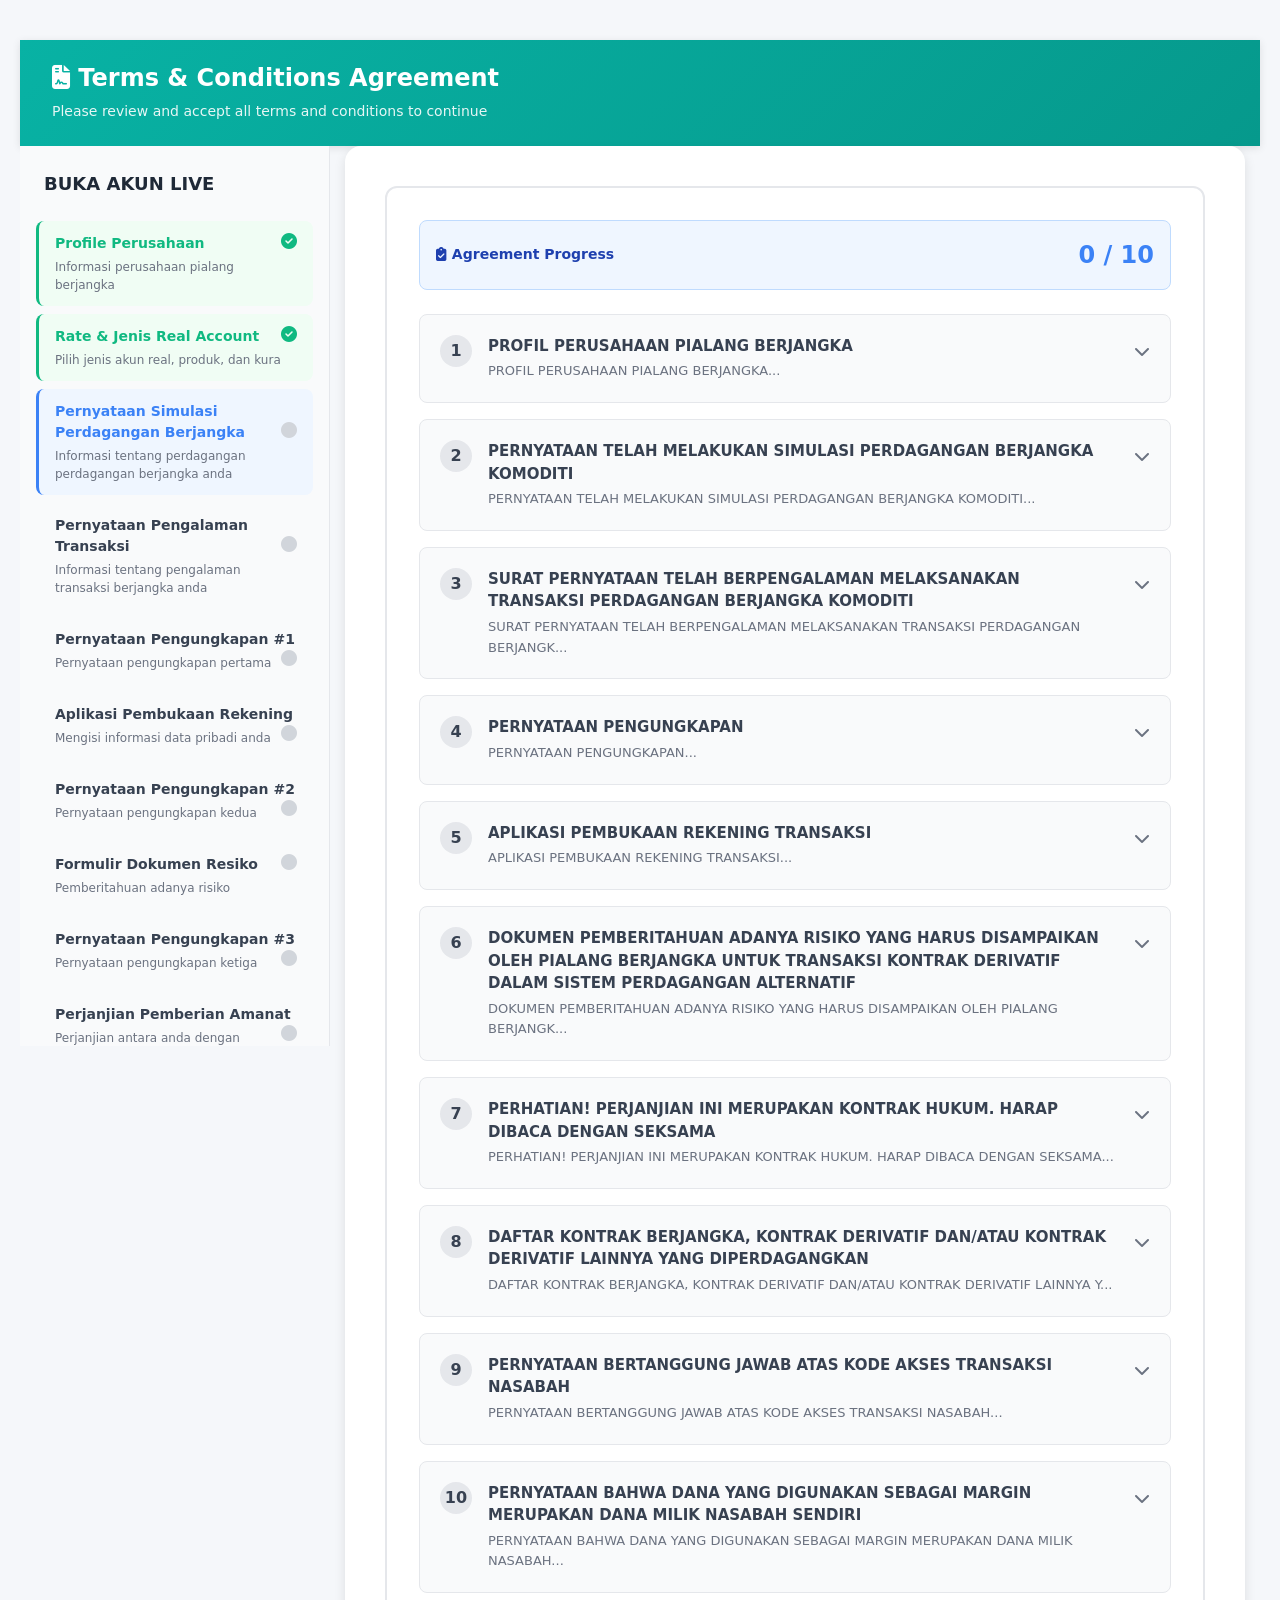
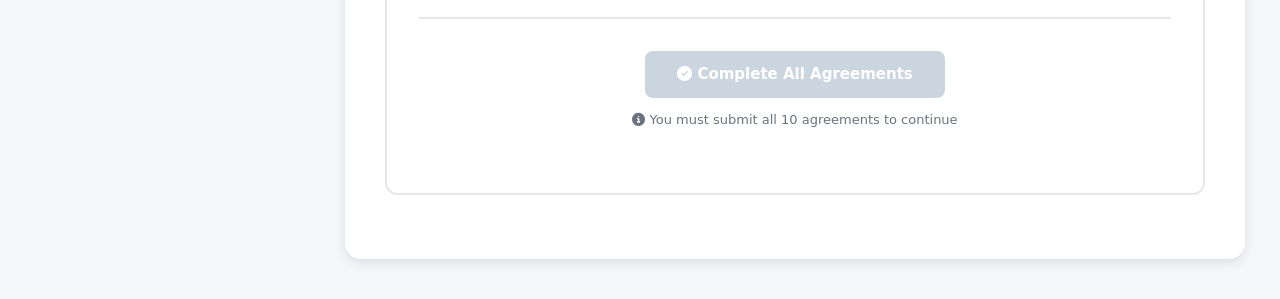
==== commit e52255b3: "Add VMF license agreements and registration prefill options - Added VMF agreement data from VMF监管-协议" ====
--- a/agreement-individual.html
+++ b/agreement-individual.html
@@ -511,7 +511,26 @@
         });
 
         function loadAgreementItems() {
-            const agreements = [
+            // Use VMF agreement data from external file
+            const vmfAgreements = window.VMF_AGREEMENTS || [];
+
+            if (vmfAgreements.length === 0) {
+                console.warn('⚠️ No VMF agreements data loaded');
+                return;
+            }
+
+            console.log(`✅ Loaded ${vmfAgreements.length} VMF agreements`);
+
+            // Transform VMF data structure to match expected format
+            const agreements = vmfAgreements.map(agr => ({
+                id: agr.id,
+                title: agr.name,
+                text: agr.name.substring(0, 80) + '...',  // Short description
+                fullText: `<div class="vmf-agreement-content">${agr.content.replace(/\n\n/g, '</p><p>').replace(/\*\*(.*?)\*\*/g, '<strong>$1</strong>')}</div>`
+            }));
+
+            // Original code starts here - remove the old hardcoded array
+            const oldAgreements = [
                 {
                     id: 1,
                     title: 'Profile Perusahaan',
@@ -789,7 +808,7 @@
                         <p><em>Jika Anda tidak memahami risiko yang terlibat, Anda harus mencari saran independen sebelum membuka akun perdagangan.</em></p>
                     `
                 }
-            ];
+            ]; // End of old dummy data - now using VMF_AGREEMENTS instead
 
             const $container = $('#agreementItems');
             $container.empty();
@@ -979,5 +998,8 @@
             });
         }
     </script>
+
+    <!-- VMF Agreements Data -->
+    <script src="assets/data/vmf-agreements.js"></script>
 </body>
 </html>
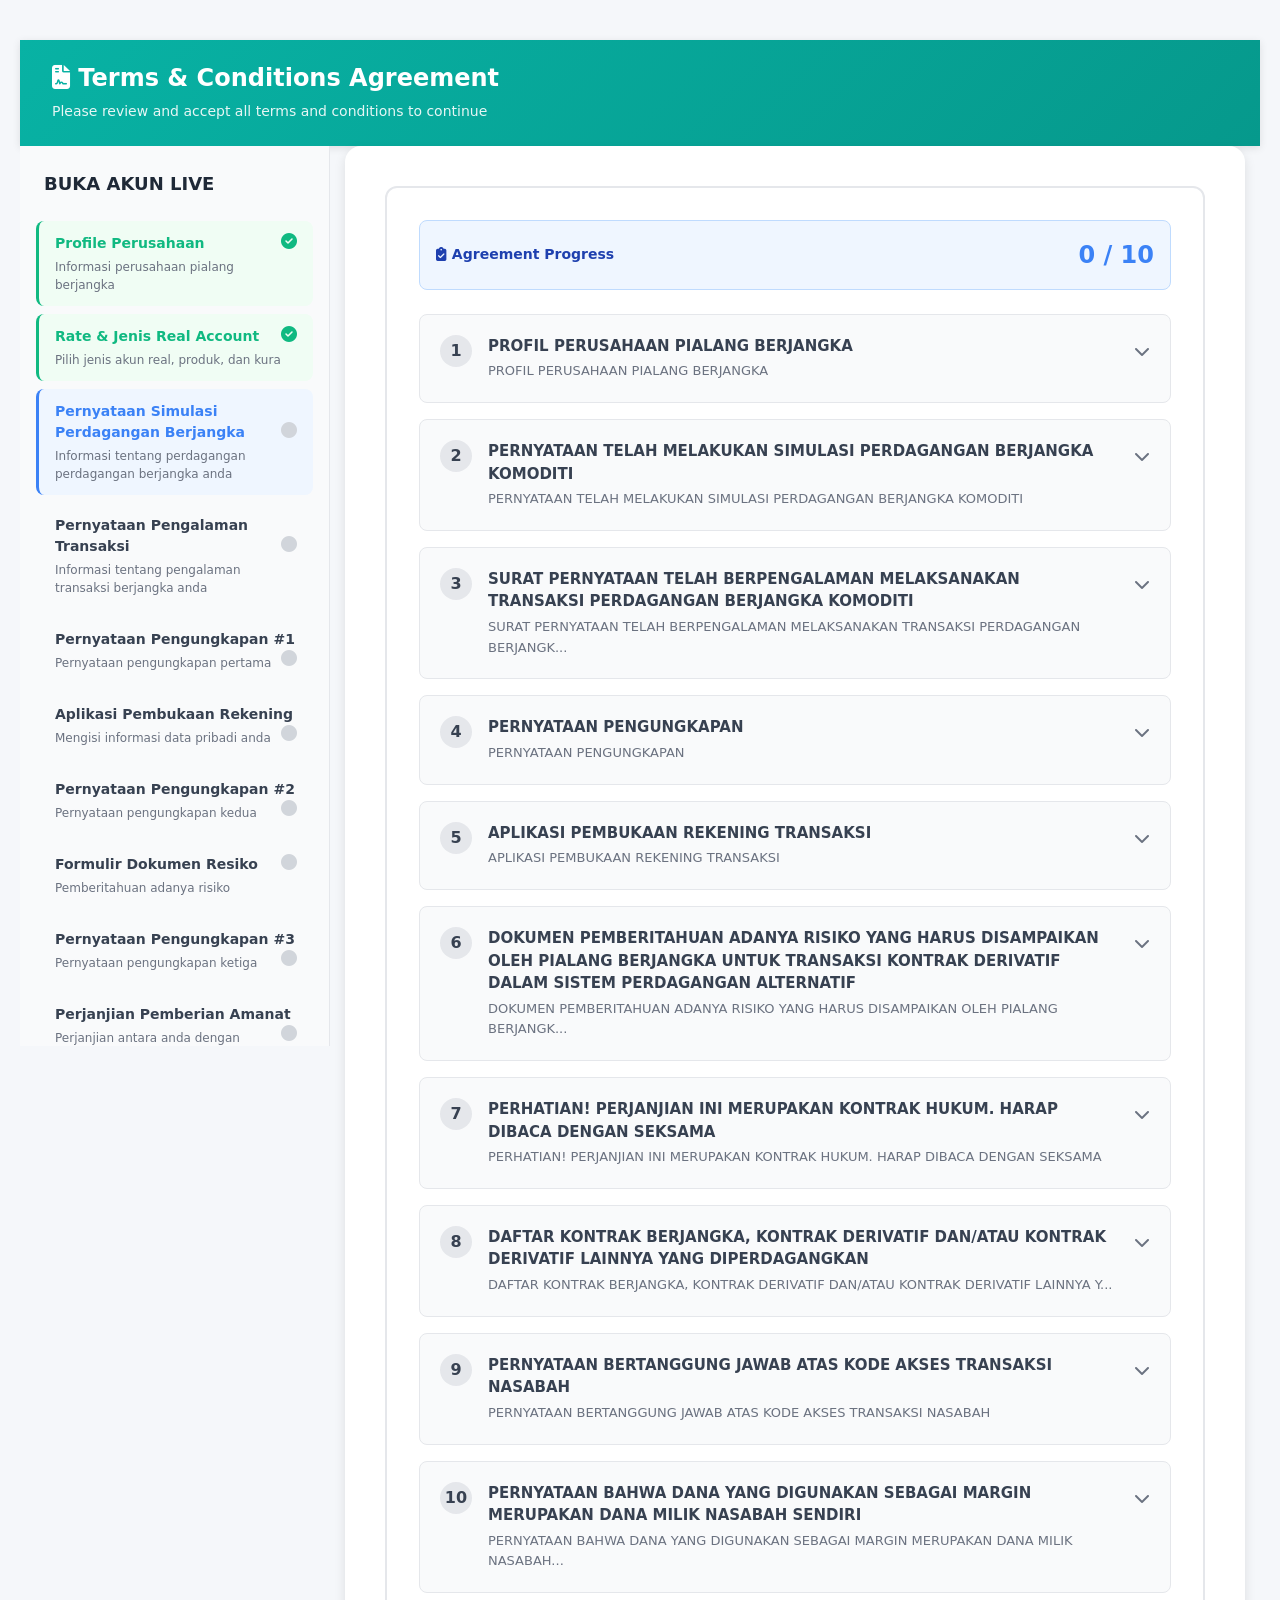
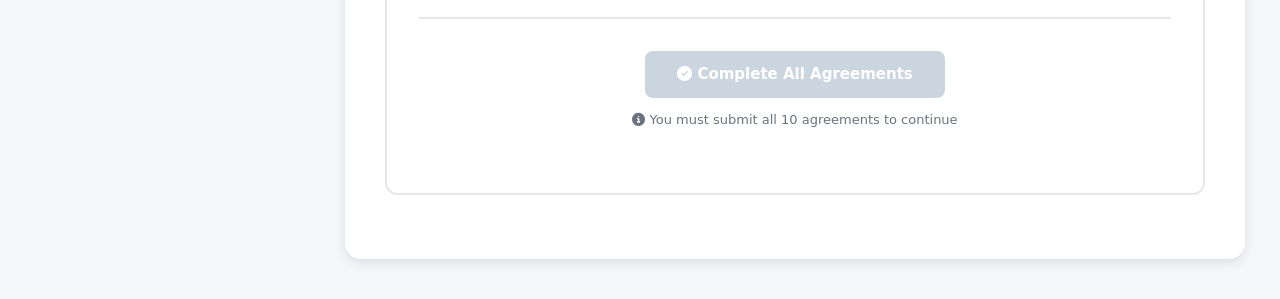
==== commit 1d47aeaa: "Preserve Excel text formatting and implement smart checkbox system in VMF agreements - Read and pres" ====
--- a/agreement-individual.html
+++ b/agreement-individual.html
@@ -396,6 +396,57 @@
                 display: none;
             }
         }
+
+        /* Checkbox styles for agreement content */
+        .vmf-agreement-content .checkbox-item {
+            margin: 12px 0;
+            padding: 10px 12px;
+            background: #F9FAFB;
+            border-radius: 6px;
+            border-left: 3px solid #D1D5DB;
+        }
+
+        .vmf-agreement-content .checkbox-item.master-checkbox {
+            background: #EFF6FF;
+            border-left-color: #3B82F6;
+            font-weight: 600;
+            margin-top: 20px;
+        }
+
+        .vmf-agreement-content .checkbox-item label {
+            display: flex;
+            align-items: flex-start;
+            gap: 10px;
+            cursor: pointer;
+            font-size: 14px;
+            line-height: 1.6;
+        }
+
+        .vmf-agreement-content .checkbox-item input[type="checkbox"] {
+            margin-top: 2px;
+            width: 18px;
+            height: 18px;
+            cursor: pointer;
+            flex-shrink: 0;
+        }
+
+        .vmf-agreement-content p {
+            margin: 8px 0;
+            line-height: 1.7;
+        }
+
+        .vmf-agreement-content strong {
+            font-weight: 700;
+            color: #1F2937;
+        }
+
+        .vmf-agreement-content em {
+            font-style: italic;
+        }
+
+        .vmf-agreement-content u {
+            text-decoration: underline;
+        }
     </style>
 </head>
 <body>
@@ -525,8 +576,9 @@
             const agreements = vmfAgreements.map(agr => ({
                 id: agr.id,
                 title: agr.name,
-                text: agr.name.substring(0, 80) + '...',  // Short description
-                fullText: `<div class="vmf-agreement-content">${agr.content.replace(/\n\n/g, '</p><p>').replace(/\*\*(.*?)\*\*/g, '<strong>$1</strong>')}</div>`
+                text: agr.name.length > 80 ? agr.name.substring(0, 80) + '...' : agr.name,  // Short description
+                fullText: `<div class="vmf-agreement-content">${agr.content}</div>`,  // Content already has proper HTML with formatting and checkboxes
+                hasCheckboxes: agr.hasCheckboxes || false
             }));
 
             // Original code starts here - remove the old hardcoded array
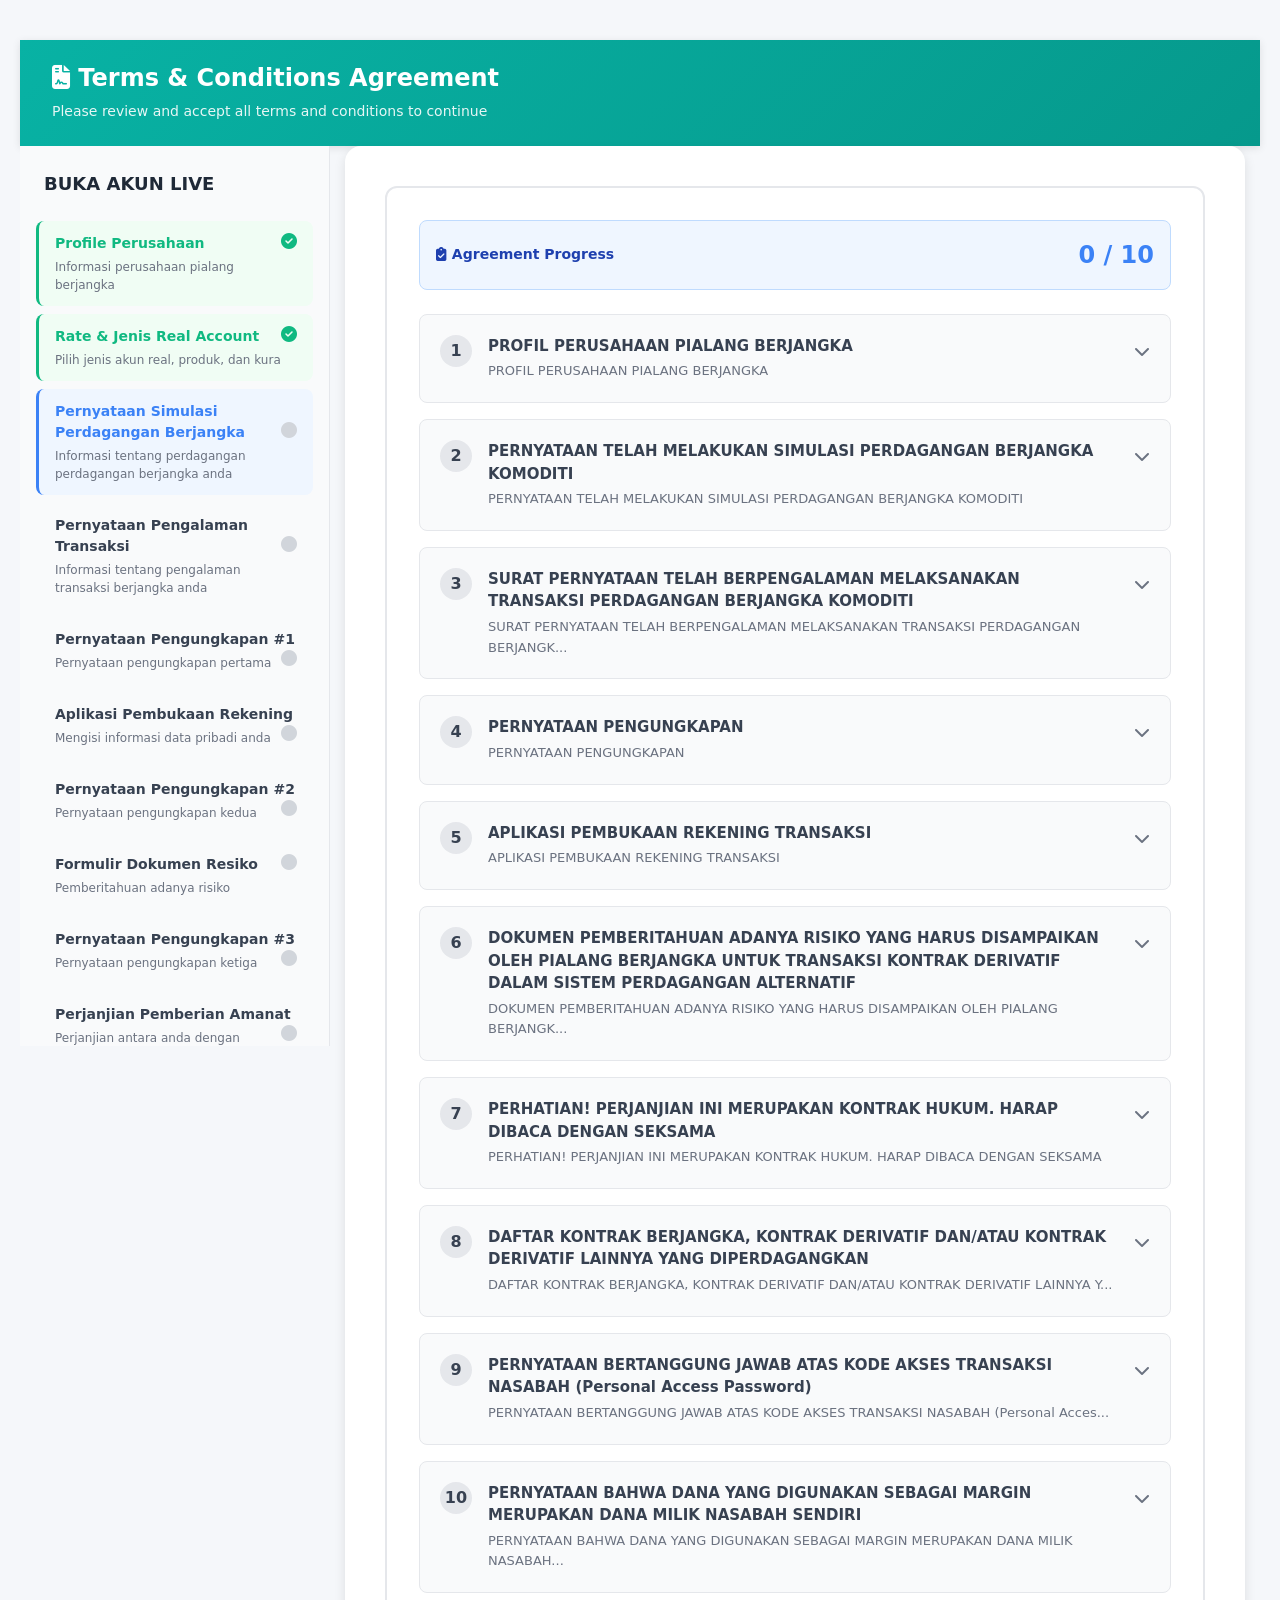
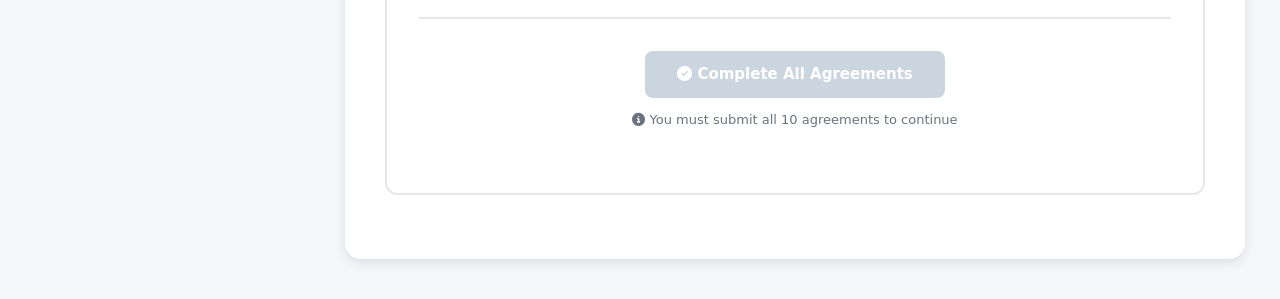
==== commit c36ddba3: "Fix three issues in VMF agreements: add Pernyataan label, remove timestamp annotations, show auto-fi" ====
--- a/agreement-individual.html
+++ b/agreement-individual.html
@@ -446,6 +446,71 @@
 
         .vmf-agreement-content u {
             text-decoration: underline;
+        }
+
+        /* Numbered items - display on separate lines */
+        .vmf-agreement-content .numbered-item {
+            margin: 12px 0;
+            line-height: 1.8;
+            padding-left: 0;
+        }
+
+        /* Radio button group for Ya/Tidak */
+        .vmf-agreement-content .radio-group {
+            margin: 16px 0;
+            padding: 12px;
+            background: #F9FAFB;
+            border-radius: 6px;
+            border-left: 3px solid #10B981;
+        }
+
+        .vmf-agreement-content .radio-label {
+            display: inline-flex;
+            align-items: center;
+            gap: 8px;
+            margin-right: 24px;
+            cursor: pointer;
+            font-size: 14px;
+            font-weight: 600;
+        }
+
+        .vmf-agreement-content .radio-label input[type="radio"] {
+            width: 18px;
+            height: 18px;
+            cursor: pointer;
+        }
+
+        /* Disabled submit button */
+        .btn-submit-single.disabled,
+        .btn-submit-single:disabled {
+            background: #9CA3AF;
+            cursor: not-allowed;
+            opacity: 0.6;
+        }
+
+        .btn-submit-single.disabled:hover,
+        .btn-submit-single:disabled:hover {
+            transform: none;
+            box-shadow: none;
+        }
+
+        /* Auto-fill fields */
+        .vmf-agreement-content .auto-fill-field {
+            margin: 12px 0;
+            padding: 12px;
+            background: #FEF3C7;
+            border-radius: 6px;
+            border-left: 3px solid #F59E0B;
+        }
+
+        .vmf-agreement-content .auto-fill-field strong {
+            color: #92400E;
+        }
+
+        .vmf-agreement-content .auto-fill-placeholder {
+            color: #D97706;
+            font-style: italic;
+            font-size: 13px;
         }
     </style>
 </head>
@@ -898,11 +963,42 @@
 
                 $container.append($item);
             });
+
+            // Initialize submit buttons as disabled for agreements with checkboxes
+            $('.agreement-item').each(function() {
+                const $item = $(this);
+                const hasCheckboxes = $item.find('.individual-check, .master-check').length > 0;
+                const hasRadio = $item.find('.acceptance-radio').length > 0;
+
+                if (hasCheckboxes || hasRadio) {
+                    const submitBtn = $item.find('.btn-submit-single')[0];
+                    if (submitBtn) {
+                        submitBtn.disabled = true;
+                        submitBtn.classList.add('disabled');
+                    }
+                }
+
+                // Add event listeners to radio buttons
+                $item.find('.acceptance-radio').on('change', function() {
+                    if (typeof checkAllCheckboxes === 'function') {
+                        checkAllCheckboxes();
+                    }
+                });
+            });
         }
 
         function toggleAgreement(agreementId) {
             const $item = $(`.agreement-item[data-agreement-id="${agreementId}"]`);
             $item.toggleClass('expanded');
+
+            // After expanding, check checkbox state
+            if ($item.hasClass('expanded')) {
+                setTimeout(() => {
+                    if (typeof checkAllCheckboxes === 'function') {
+                        checkAllCheckboxes();
+                    }
+                }, 100);
+            }
         }
 
         function submitSingleAgreement(agreementId) {
